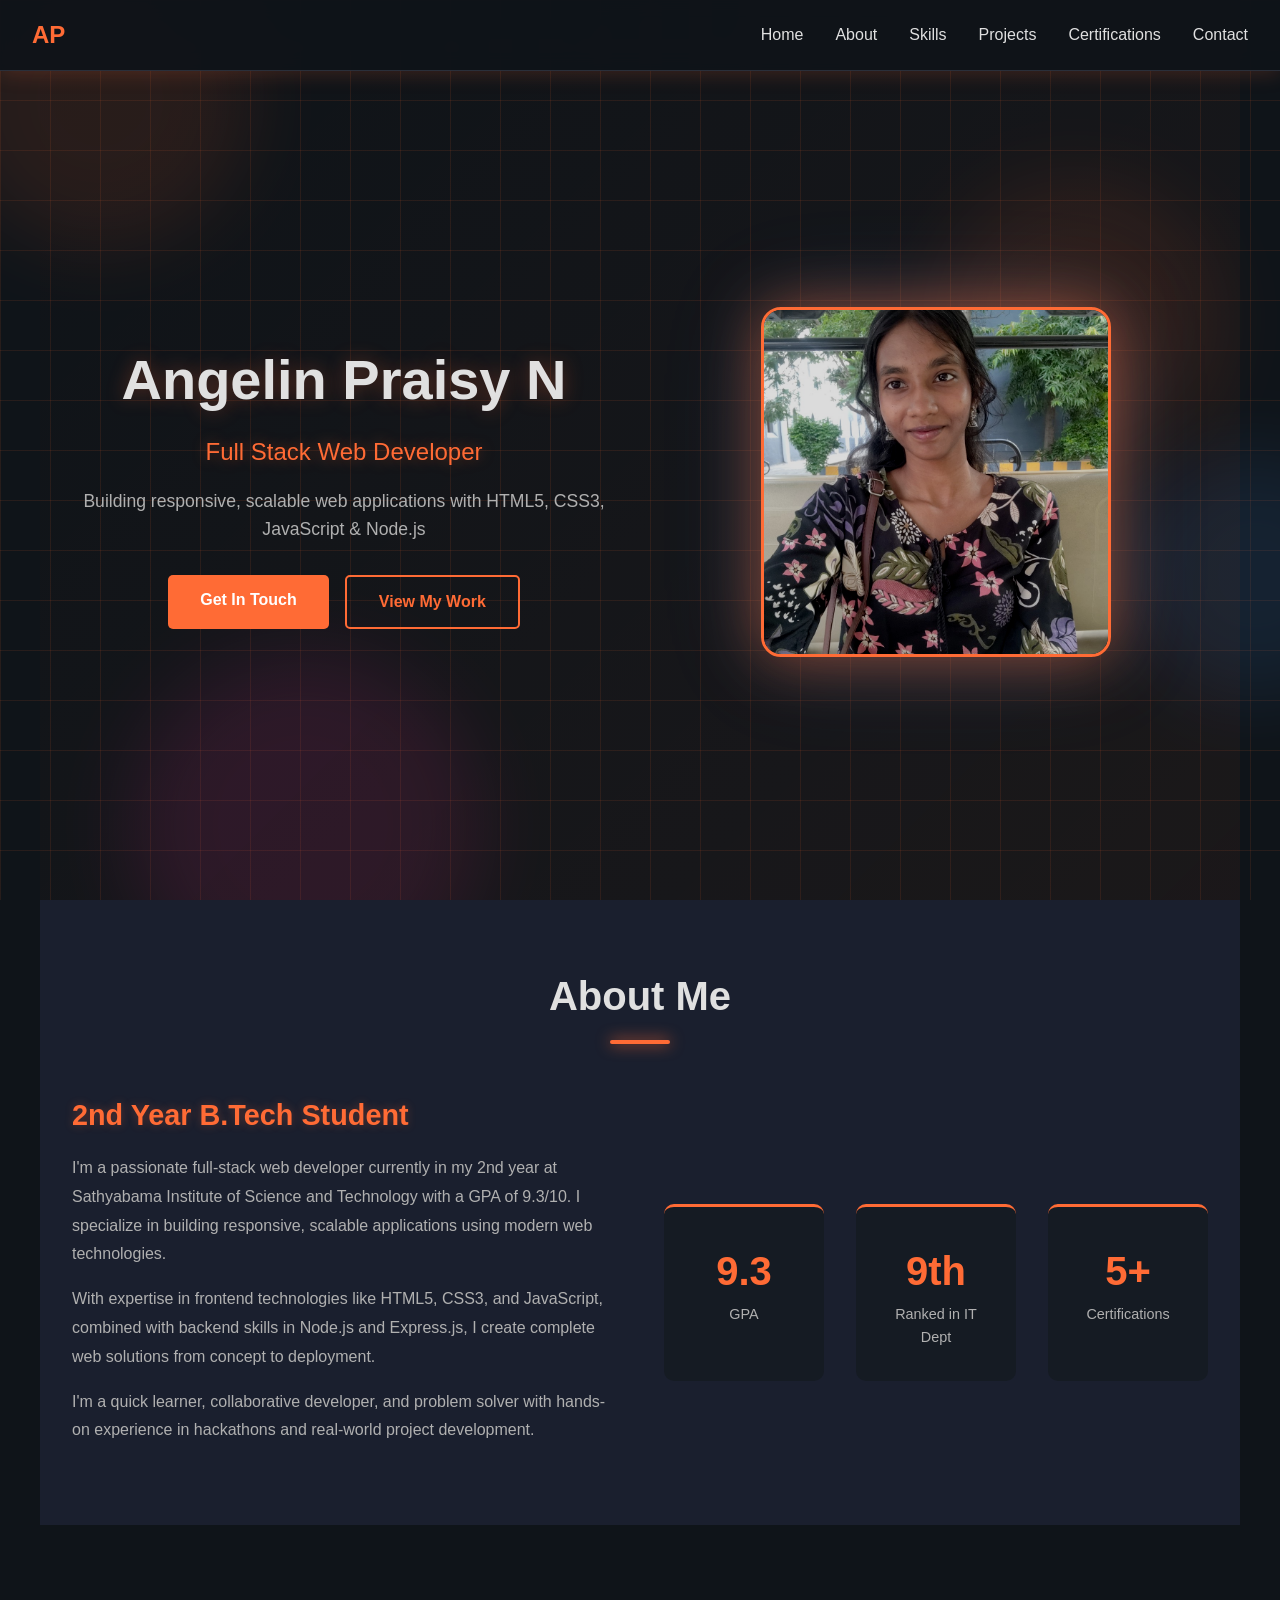
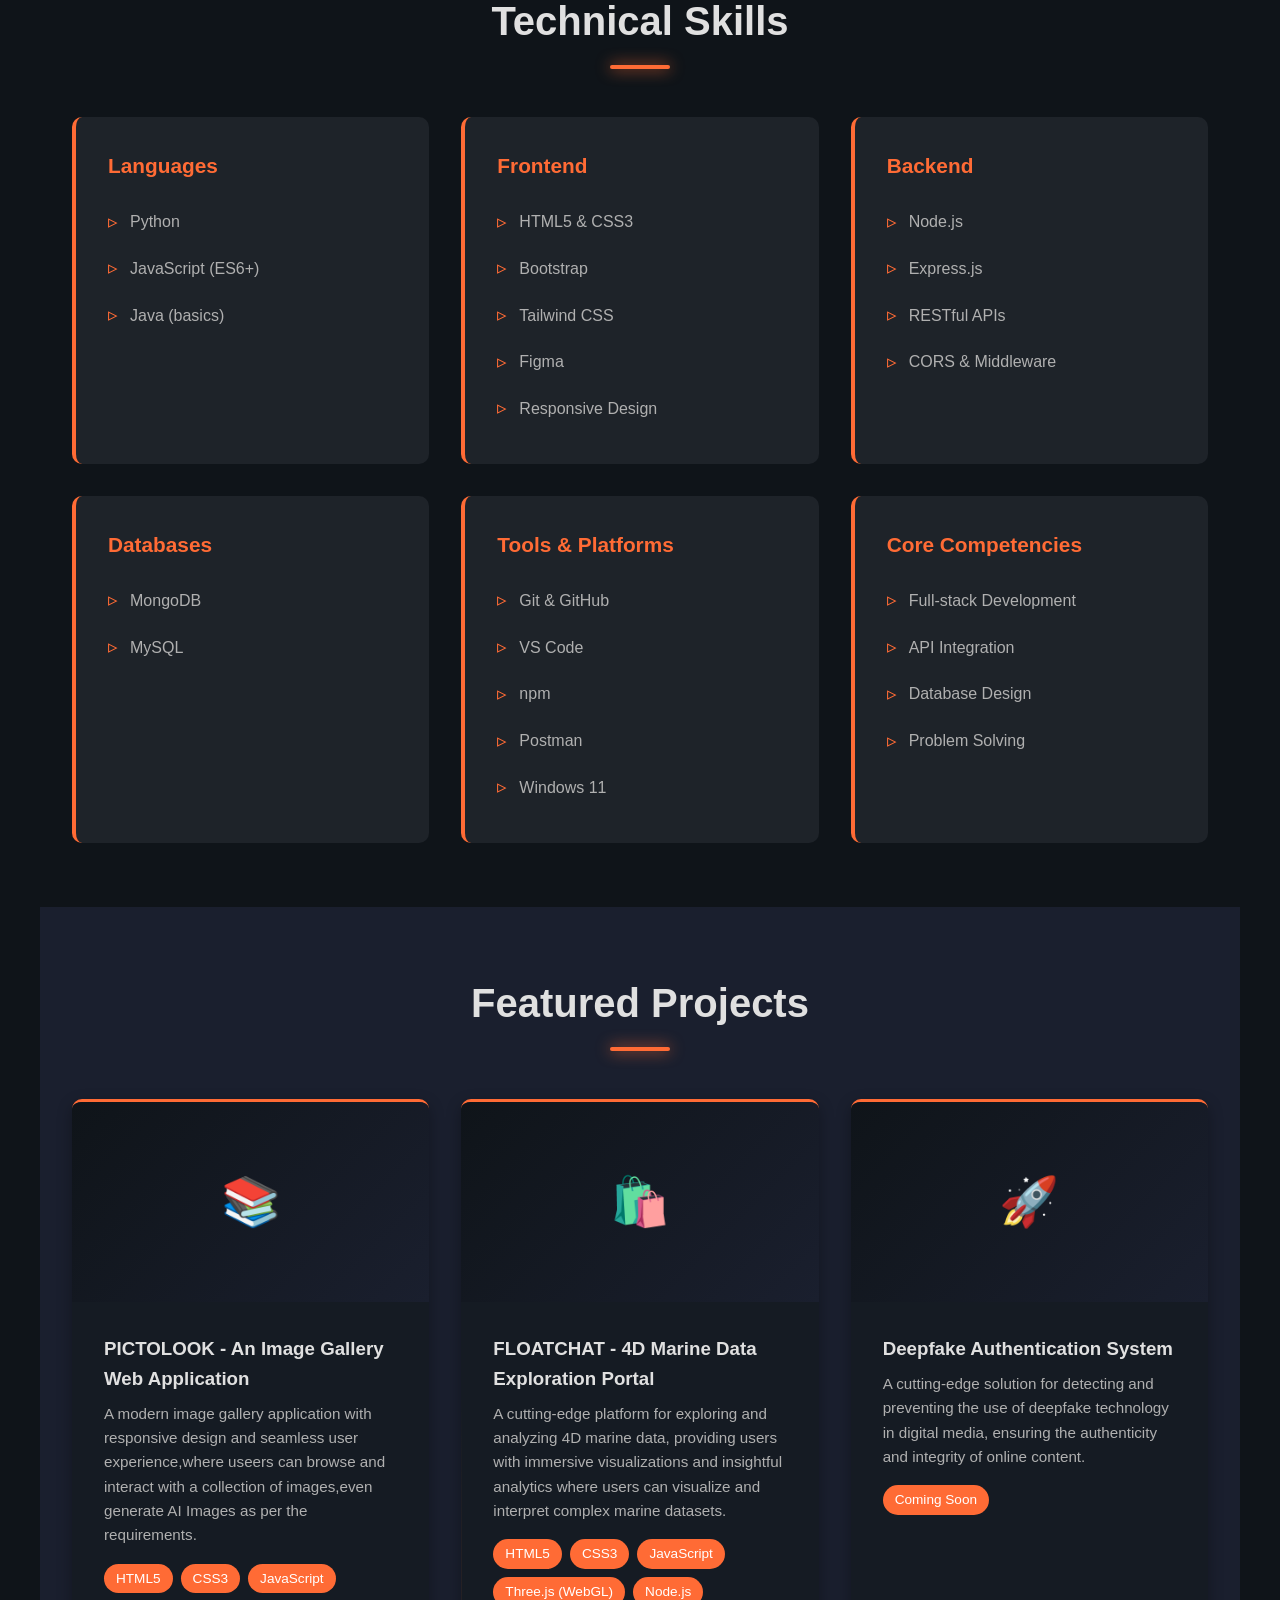
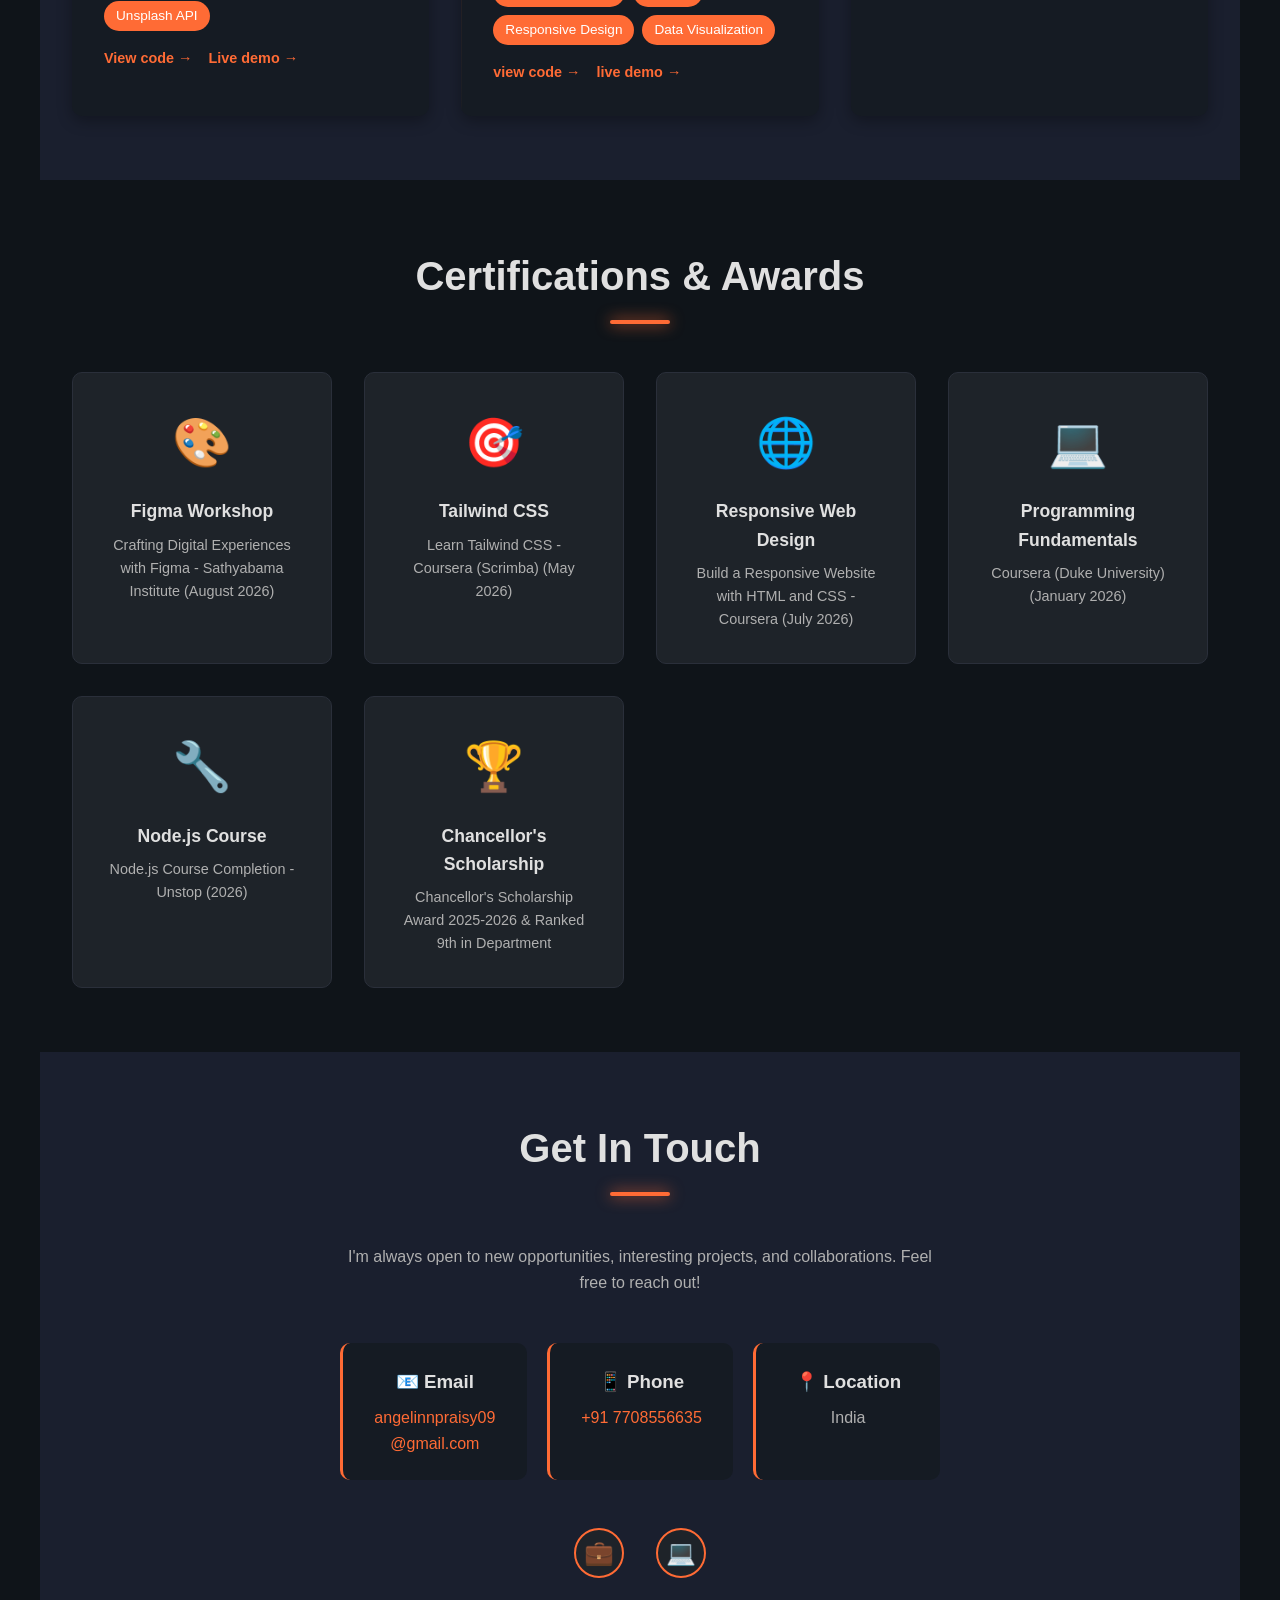
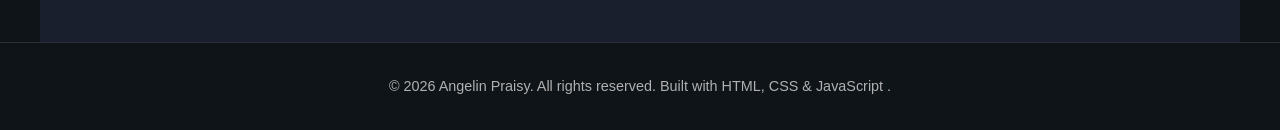
==== index.html @ 078dd532 "GitHub-profile A platform where the details of mine are ddercribed precisely" ====
<!DOCTYPE html>
<html lang="en">
<head>
    <meta charset="UTF-8">
    <meta name="viewport" content="width=device-width, initial-scale=1.0">
    <title>Angelin Praisy - Full Stack Web Developer</title>
    <link rel="stylesheet" href="portfolio.css">
</head>
<body>
    <!-- Animated Background -->
    <div class="background-animation">
        <div class="grid-background"></div>
        <div class="floating-blob blob-1"></div>
        <div class="floating-blob blob-2"></div>
        <div class="floating-blob blob-3"></div>
        <div class="floating-blob blob-4"></div>
    </div>

    <!-- Navigation -->
    <nav>
        <div class="logo">AP</div>
        <ul class="nav-links">
            <li><a href="#home">Home</a></li>
            <li><a href="#about">About</a></li>
            <li><a href="#skills">Skills</a></li>
            <li><a href="#projects">Projects</a></li>
            <li><a href="#certifications">Certifications</a></li>
            <li><a href="#contact">Contact</a></li>
        </ul>
        <div class="hamburger">
            <span></span>
            <span></span>
            <span></span>
        </div>
    </nav>

    <!-- Hero Section -->
    <section id="home" class="hero">
        <div class="hero-content">
            <div class="hero-text">
                <h1>Angelin Praisy N</h1>
                <p class="title">Full Stack Web Developer</p>
                <p>Building responsive, scalable web applications with HTML5, CSS3, JavaScript & Node.js</p>
                <div class="cta-buttons">
                    <a href="#contact" class="btn btn-primary">Get In Touch</a>
                    <a href="#projects" class="btn btn-secondary">View My Work</a>
                </div>
            </div>
            <div class="profile-image-container" id="profileImageContainer">
                <div class="rotating-image" id="rotatingImage">
                    <img src="profile-image.jpg" alt="Angelin Praisy">
                </div>
            </div>
        </div>
    </section>

    <!-- About Section -->
    <section id="about">
        <h2>About Me</h2>
        <div class="about-content">
            <div class="about-text">
                <h3>2nd Year B.Tech Student</h3>
                <p>I'm a passionate full-stack web developer currently in my 2nd year at Sathyabama Institute of Science and Technology with a GPA of 9.3/10. I specialize in building responsive, scalable applications using modern web technologies.</p>
                <p>With expertise in frontend technologies like HTML5, CSS3, and JavaScript, combined with backend skills in Node.js and Express.js, I create complete web solutions from concept to deployment.</p>
                <p>I'm a quick learner, collaborative developer, and problem solver with hands-on experience in hackathons and real-world project development.</p>
            </div>
            <div class="stats">
                <div class="stat-item">
                    <div class="stat-number">9.3</div>
                    <div class="stat-label">GPA</div>
                </div>
                <div class="stat-item">
                    <div class="stat-number">9th</div>
                    <div class="stat-label">Ranked in IT Dept</div>
                </div>
                <div class="stat-item">
                    <div class="stat-number">5+</div>
                    <div class="stat-label">Certifications</div>
                </div>
            </div>
        </div>
    </section>

    <!-- Skills Section -->
    <section id="skills">
        <h2>Technical Skills</h2>
        <div class="skills-grid">
            <div class="skill-category">
                <h3>Languages</h3>
                <ul>
                    <li>Python</li>
                    <li>JavaScript (ES6+)</li>
                    <li>Java (basics)</li>
                </ul>
            </div>
            <div class="skill-category">
                <h3>Frontend</h3>
                <ul>
                    <li>HTML5 & CSS3</li>
                    <li>Bootstrap</li>
                    <li>Tailwind CSS</li>
                    <li>Figma</li>
                    <li>Responsive Design</li>
                </ul>
            </div>
            <div class="skill-category">
                <h3>Backend</h3>
                <ul>
                    <li>Node.js</li>
                    <li>Express.js</li>
                    <li>RESTful APIs</li>
                    <li>CORS & Middleware</li>
                </ul>
            </div>
            <div class="skill-category">
                <h3>Databases</h3>
                <ul>
                    <li>MongoDB</li>
                    <li>MySQL</li>
                </ul>
            </div>
            <div class="skill-category">
                <h3>Tools & Platforms</h3>
                <ul>
                    <li>Git & GitHub</li>
                    <li>VS Code</li>
                    <li>npm</li>
                    <li>Postman</li>
                    <li>Windows 11</li>
                </ul>
            </div>
            <div class="skill-category">
                <h3>Core Competencies</h3>
                <ul>
                    <li>Full-stack Development</li>
                    <li>API Integration</li>
                    <li>Database Design</li>
                    <li>Problem Solving</li>
                </ul>
            </div>
        </div>
    </section>

    <!-- Projects Section -->
    <section id="projects">
        <h2>Featured Projects</h2>
        <div class="projects-grid">
            <div class="project-card">
                <div class="project-image">📚</div>
                <div class="project-content">
                    <h3>
                        PICTOLOOK - An Image Gallery Web Application
                    </h3>
                    <p>A modern image gallery application with responsive design and seamless user experience,where useers can browse and interact with a collection of images,even generate AI Images as per the requirements.</p>
                    <div class="project-tech">
                        <span class="tech-tag">HTML5</span>
                        <span class="tech-tag">CSS3</span>
                        <span class="tech-tag">JavaScript</span>
                        <span class="tech-tag">Unsplash API</span>
                    </div>
                    <div class="project-links">
                        <a href="https://github.com/angelinnpraisy-web/PICTOLOOK-Image-Gallery.git" target="_blank">View code →</a>
                        <a href="https://angelinnpraisy-web.github.io/PICTOLOOK-Image-Gallery/" target="_blank">Live demo →</a>
                    </div>
                </div>
            </div>

            <div class="project-card">
                <div class="project-image">🛍️</div>
                <div class="project-content">
                    <h3>FLOATCHAT - 4D Marine Data Exploration Portal</h3>
                    <p>A cutting-edge platform for exploring and analyzing 4D marine data, providing users with immersive visualizations and insightful analytics where users can visualize and interpret complex marine datasets.</p>
                    <div class="project-tech">
                        <span class="tech-tag">HTML5</span>
                        <span class="tech-tag">CSS3</span>
                        <span class="tech-tag">JavaScript</span>
                        <span class="tech-tag">Three.js (WebGL) </span>
                        <span class="tech-tag">Node.js</span>
                        <span class="tech-tag">Responsive Design</span> 
                        <span class="tech-tag">Data Visualization</span>    
                    </div>
                    <div class="project-links">
                        <a href="https://github.com/angelinnpraisy-web/FLOATCHAT-marine-portal.git" target="_blank">view code →</a>
                        <a href="https://angelinnpraisy-web.github.io/FLOATCHAT-marine-portal/" target="_blank">live demo →</a>
                    </div>
                </div>
            </div>

            <div class="project-card">
                <div class="project-image">🚀</div>
                <div class="project-content">
                    <h3>Deepfake Authentication System</h3>
                    <p>A cutting-edge solution for detecting and preventing the use of deepfake technology in digital media, ensuring the authenticity and integrity of online content.</p>
                    <div class="project-tech">
                        <span class="tech-tag">Coming Soon</span>
                    </div>
                    
                </div>
            </div>
        </div>
    </section>

    <!-- Certifications Section -->
    <section id="certifications">
        <h2>Certifications & Awards</h2>
        <div class="cert-grid">
            <div class="cert-item">
                <div class="cert-icon">🎨</div>
                <h3>Figma Workshop</h3>
                <p>Crafting Digital Experiences with Figma - Sathyabama Institute (August 2026)</p>
            </div>
            <div class="cert-item">
                <div class="cert-icon">🎯</div>
                <h3>Tailwind CSS</h3>
                <p>Learn Tailwind CSS - Coursera (Scrimba) (May 2026)</p>
            </div>
            <div class="cert-item">
                <div class="cert-icon">🌐</div>
                <h3>Responsive Web Design</h3>
                <p>Build a Responsive Website with HTML and CSS - Coursera (July 2026)</p>
            </div>
            <div class="cert-item">
                <div class="cert-icon">💻</div>
                <h3>Programming Fundamentals</h3>
                <p>Coursera (Duke University) (January 2026)</p>
            </div>
            <div class="cert-item">
                <div class="cert-icon">🔧</div>
                <h3>Node.js Course</h3>
                <p>Node.js Course Completion - Unstop (2026)</p>
            </div>
            <div class="cert-item">
                <div class="cert-icon">🏆</div>
                <h3>Chancellor's Scholarship</h3>
                <p>Chancellor's Scholarship Award 2025-2026 & Ranked 9th in Department</p>
            </div>
        </div>
    </section>

    <!-- Contact Section -->
    <section id="contact">
        <h2>Get In Touch</h2>
        <div class="contact-content">
            <p>I'm always open to new opportunities, interesting projects, and collaborations. Feel free to reach out!</p>
            <div class="contact-info">
                <div class="contact-item">
                    <h3>📧 Email</h3>
                    <a href="mailto:angelinnpraisy09@gmail.com">angelinnpraisy09@gmail.com</a>
                </div>
                <div class="contact-item">
                    <h3>📱 Phone</h3>
                    <a href="tel:+917708556635">+91 7708556635</a>
                </div>
                <div class="contact-item">
                    <h3>📍 Location</h3>
                    <p>India</p>
                </div>
            </div>
            <div class="social-links">
                <a href="https://linkedin.com/in/angelin-praisyn" target="_blank">💼</a>
                <a href="https://angelinnpraisy-web.github.io/" target="_blank">💻</a>
                
            </div>
        </div>
    </section>

    <!-- Footer -->
    <footer>
        <p>&copy; 2026 Angelin Praisy. All rights reserved. Built with HTML, CSS & JavaScript .</p>
    </footer>

    <script>
        // Interactive 360 Rotation
        const rotatingImage = document.getElementById('rotatingImage');
        const profileImageContainer = document.getElementById('profileImageContainer');
        let isMouseDown = false;
        let startX = 0;
        let currentRotation = 0;

        profileImageContainer.addEventListener('mousedown', (e) => {
            isMouseDown = true;
            startX = e.clientX;
        });

        document.addEventListener('mousemove', (e) => {
            if (!isMouseDown) return;
            
            const deltaX = e.clientX - startX;
            currentRotation += deltaX * 0.5;
            rotatingImage.style.transform = `rotateY(${currentRotation}deg)`;
            startX = e.clientX;
        });

        document.addEventListener('mouseup', () => {
            isMouseDown = false;
        });

        // Touch support for mobile
        profileImageContainer.addEventListener('touchstart', (e) => {
            isMouseDown = true;
            startX = e.touches[0].clientX;
        });

        document.addEventListener('touchmove', (e) => {
            if (!isMouseDown) return;
            
            const deltaX = e.touches[0].clientX - startX;
            currentRotation += deltaX * 0.5;
            rotatingImage.style.transform = `rotateY(${currentRotation}deg)`;
            startX = e.touches[0].clientX;
        });

        document.addEventListener('touchend', () => {
            isMouseDown = false;
        });

        // Mobile Menu Toggle
        const hamburger = document.querySelector('.hamburger');
        const navLinks = document.querySelector('.nav-links');

        hamburger.addEventListener('click', () => {
            navLinks.classList.toggle('active');
        });

        // Close mobile menu when link is clicked
        document.querySelectorAll('.nav-links a').forEach(link => {
            link.addEventListener('click', () => {
                navLinks.classList.remove('active');
            });
        });

        // Smooth scroll for navigation links
        document.querySelectorAll('a[href^="#"]').forEach(anchor => {
            anchor.addEventListener('click', function (e) {
                e.preventDefault();
                const target = document.querySelector(this.getAttribute('href'));
                if (target) {
                    target.scrollIntoView({
                        behavior: 'smooth',
                        block: 'start'
                    });
                }
            });
        });

        // Animation on scroll
        const observerOptions = {
            threshold: 0.1,
            rootMargin: '0px 0px -100px 0px'
        };

        const observer = new IntersectionObserver(function(entries) {
            entries.forEach(entry => {
                if (entry.isIntersecting) {
                    entry.target.style.opacity = '1';
                    entry.target.style.transform = 'translateY(0)';
                }
            });
        }, observerOptions);

        document.querySelectorAll('.skill-category, .project-card, .cert-item').forEach(el => {
            el.style.opacity = '0';
            el.style.transform = 'translateY(20px)';
            el.style.transition = 'opacity 0.6s ease, transform 0.6s ease';
            observer.observe(el);
        });
    </script>
</body>
</html>
---- portfolio.css ----
* {
            margin: 0;
            padding: 0;
            box-sizing: border-box;
        }

        :root {
            --primary: #0f1419;
            --secondary: #1a1f2e;
            --accent: #ff6b35;
            --light: #1e2329;
            --text-dark: #e0e0e0;
            --text-light: #b0b0b0;
            --border: #2a2f3a;
            --card-bg: #151b23;
            
        }

        html {
            scroll-behavior: smooth;
        }

        body {
            font-family: 'Segoe UI', Tahoma, Geneva, Verdana, sans-serif;
            line-height: 1.6;
            color: var(--text-dark);
            background: var(--primary);
            overflow-x: hidden;
        }

        /* Animated Background */
        .background-animation {
            position: fixed;
            top: 0;
            left: 0;
            width: 100%;
            height: 100%;
            background: var(--primary);
            z-index: -1;
            overflow: hidden;
        }

        .floating-blob {
            position: absolute;
            border-radius: 50%;
            opacity: 0.1;
            filter: blur(40px);
            animation: float 15s infinite ease-in-out;
        }

        .blob-1 {
            width: 300px;
            height: 300px;
            background: var(--accent);
            top: -50px;
            left: -50px;
            animation: float 20s infinite ease-in-out;
        }

        .blob-2 {
            width: 250px;
            height: 250px;
            background: #4a9eff;
            top: 50%;
            right: -100px;
            animation: float 25s infinite ease-in-out reverse;
        }

        .blob-3 {
            width: 350px;
            height: 350px;
            background: #ff35a8;
            bottom: -100px;
            left: 10%;
            animation: float 30s infinite ease-in-out;
        }

        .blob-4 {
            width: 280px;
            height: 280px;
            background: var(--accent);
            top: 20%;
            right: 5%;
            animation: float 18s infinite ease-in-out reverse;
        }

        @keyframes float {
            0%, 100% {
                transform: translateY(0px) translateX(0px);
            }
            25% {
                transform: translateY(-30px) translateX(20px);
            }
            50% {
                transform: translateY(-60px) translateX(-20px);
            }
            75% {
                transform: translateY(-30px) translateX(30px);
            }
        }

        /* Animated Grid Background */
        .grid-background {
            position: absolute;
            width: 100%;
            height: 100%;
            background-image: 
                linear-gradient(rgba(255, 107, 53, 0.1) 1px, transparent 1px),
                linear-gradient(90deg, rgba(255, 107, 53, 0.1) 1px, transparent 1px);
            background-size: 50px 50px;
            animation: moveGrid 20s linear infinite;
        }

        @keyframes moveGrid {
            0% {
                transform: translateY(0);
            }
            100% {
                transform: translateY(50px);
            }
        }

        /* Navigation */
        nav {
            position: fixed;
            top: 0;
            width: 100%;
            background: rgba(15, 20, 25, 0.95);
            padding: 1rem 2rem;
            display: flex;
            justify-content: space-between;
            align-items: center;
            z-index: 1000;
            box-shadow: 0 2px 20px rgba(255, 107, 53, 0.2);
            backdrop-filter: blur(10px);
            border-bottom: 1px solid var(--border);
        }

        .logo {
            font-size: 1.5rem;
            font-weight: bold;
            color: var(--accent);
            animation: glow 2s ease-in-out infinite;
        }

        @keyframes glow {
            0%, 100% {
                text-shadow: 0 0 10px rgba(255, 107, 53, 0.5);
            }
            50% {
                text-shadow: 0 0 20px rgba(255, 107, 53, 0.8);
            }
        }

        .nav-links {
            display: flex;
            list-style: none;
            gap: 2rem;
        }

        .nav-links a {
            color: var(--text-dark);
            text-decoration: none;
            transition: all 0.3s;
            font-weight: 500;
            position: relative;
        }

        .nav-links a::after {
            content: '';
            position: absolute;
            bottom: -5px;
            left: 0;
            width: 0;
            height: 2px;
            background: var(--accent);
            transition: width 0.3s;
        }

        .nav-links a:hover::after {
            width: 100%;
        }

        .nav-links a:hover {
            color: var(--accent);
        }

        .hamburger {
            display: none;
            flex-direction: column;
            cursor: pointer;
        }

        .hamburger span {
            width: 25px;
            height: 3px;
            background: var(--text-dark);
            margin: 5px 0;
            transition: 0.3s;
        }

        /* Hero Section */
        .hero {
            background: linear-gradient(135deg, transparent, rgba(255, 107, 53, 0.05));
            color: var(--text-dark);
            padding: 8rem 2rem 4rem;
            text-align: center;
            min-height: 100vh;
            display: flex;
            flex-direction: column;
            justify-content: center;
            align-items: center;
            position: relative;
            z-index: 1;
        }

        .hero-content {
            display: grid;
            grid-template-columns: 1fr 1fr;
            gap: 3rem;
            align-items: center;
            max-width: 1200px;
        }

        .hero-text h1 {
            font-size: 3.5rem;
            margin-bottom: 0.5rem;
            animation: slideInDown 0.8s ease;
            color: var(--text-dark);
            text-shadow: 0 0 20px rgba(255, 107, 53, 0.3);
        }

        .hero-text .title {
            font-size: 1.5rem;
            color: var(--accent);
            margin-bottom: 1rem;
            animation: slideInUp 0.8s ease 0.2s both;
            text-shadow: 0 0 15px rgba(255, 107, 53, 0.4);
        }

        .hero-text p {
            font-size: 1.1rem;
            margin-bottom: 2rem;
            opacity: 0.9;
            animation: slideInUp 0.8s ease 0.4s both;
            color: var(--text-light);
        }

        .cta-buttons {
            display: flex;
            gap: 1rem;
            justify-content: center;
            flex-wrap: wrap;
            animation: slideInUp 0.8s ease 0.6s both;
        }

        /* Interactive Profile Image */
        .profile-image-container {
            display: flex;
            justify-content: center;
            align-items: center;
            animation: slideInDown 0.8s ease;
            perspective: 1000px;
            cursor: grab;
        }

        .profile-image-container:active {
            cursor: grabbing;
        }

        .rotating-image {
            width: 350px;
            height: 350px;
            border-radius: 20px;
            overflow: hidden;
            box-shadow: 0 0 60px rgba(255, 107, 53, 0.5), 0 0 100px rgba(74, 158, 255, 0.2);
            border: 3px solid var(--accent);
            position: relative;
            transition: box-shadow 0.3s;
            transform-style: preserve-3d;
            user-select: none;
            animation: imageGlow 3s ease-in-out infinite;
        }

        .rotating-image:hover {
            box-shadow: 0 0 80px rgba(255, 107, 53, 0.8), 0 0 120px rgba(74, 158, 255, 0.4);
            animation: imageGlowHover 2s ease-in-out infinite;
        }

        @keyframes imageGlow {
            0%, 100% {
                box-shadow: 
                    0 0 60px rgba(255, 107, 53, 0.5), 
                    0 0 100px rgba(74, 158, 255, 0.2),
                    inset 0 0 30px rgba(255, 107, 53, 0.1);
            }
            50% {
                box-shadow: 
                    0 0 80px rgba(255, 107, 53, 0.7), 
                    0 0 130px rgba(74, 158, 255, 0.3),
                    inset 0 0 50px rgba(255, 107, 53, 0.2);
            }
        }

        @keyframes imageGlowHover {
            0%, 100% {
                box-shadow: 
                    0 0 80px rgba(255, 107, 53, 0.8), 
                    0 0 120px rgba(74, 158, 255, 0.4),
                    inset 0 0 40px rgba(255, 107, 53, 0.2);
            }
            50% {
                box-shadow: 
                    0 0 100px rgba(255, 107, 53, 1), 
                    0 0 150px rgba(74, 158, 255, 0.5),
                    inset 0 0 60px rgba(255, 107, 53, 0.3);
            }
        }

        .rotating-image img {
            width: 100%;
            height: 100%;
            object-fit: cover;
            display: block;
            filter: brightness(0.8) contrast(1.2) saturate(0.9) hue-rotate(-5deg);
            transition: filter 0.3s ease;
        }

        .rotating-image:hover img {
            filter: brightness(0.9) contrast(1.3) saturate(1.1) hue-rotate(5deg);
        }

        .rotating-image::before {
            content: '';
            position: absolute;
            top: 0;
            left: 0;
            width: 100%;
            height: 100%;
            background: linear-gradient(
                135deg,
                transparent 0%,
                rgba(255, 107, 53, 0.15) 50%,
                transparent 100%
            );
            animation: shine 4s ease-in-out infinite;
            pointer-events: none;
            border-radius: 18px;
        }

        .rotating-image::after {
            content: 'Drag to Rotate →';
            position: absolute;
            bottom: 20px;
            left: 50%;
            transform: translateX(-50%);
            background: rgba(255, 107, 53, 0.9);
            color: white;
            padding: 0.5rem 1rem;
            border-radius: 20px;
            font-size: 0.8rem;
            font-weight: 600;
            opacity: 0;
            animation: fadeInOut 3s infinite;
            z-index: 10;
        }

        @keyframes fadeInOut {
            0%, 100% {
                opacity: 0;
            }
            50% {
                opacity: 1;
            }
        }

        @keyframes shine {
            0% {
                opacity: 0;
                transform: translateX(-100%) translateY(-100%) rotate(45deg);
            }
            50% {
                opacity: 1;
            }
            100% {
                opacity: 0;
                transform: translateX(100%) translateY(100%) rotate(45deg);
            }
        }

        .btn {
            padding: 0.75rem 2rem;
            border: none;
            border-radius: 5px;
            cursor: pointer;
            font-size: 1rem;
            font-weight: 600;
            transition: all 0.3s;
            text-decoration: none;
            display: inline-block;
            position: relative;
            overflow: hidden;
        }

        .btn::before {
            content: '';
            position: absolute;
            top: 0;
            left: -100%;
            width: 100%;
            height: 100%;
            background: rgba(255, 255, 255, 0.2);
            transition: left 0.5s;
            z-index: -1;
        }

        .btn:hover::before {
            left: 100%;
        }

        .btn-primary {
            background: var(--accent);
            color: #fff;
        }

        .btn-primary:hover {
            background: #e55a2b;
            transform: translateY(-2px) scale(1.05);
            box-shadow: 0 8px 25px rgba(255, 107, 53, 0.5);
        }

        .btn-secondary {
            background: transparent;
            color: var(--accent);
            border: 2px solid var(--accent);
        }

        .btn-secondary:hover {
            background: var(--accent);
            color: #fff;
            transform: translateY(-2px) scale(1.05);
            box-shadow: 0 8px 25px rgba(255, 107, 53, 0.4);
        }

        /* Section Styles */
        section {
            padding: 4rem 2rem;
            max-width: 1200px;
            margin: 0 auto;
            position: relative;
            z-index: 1;
        }

        section h2 {
            font-size: 2.5rem;
            margin-bottom: 3rem;
            color: var(--text-dark);
            text-align: center;
            position: relative;
            padding-bottom: 1rem;
        }

        section h2::after {
            content: '';
            position: absolute;
            bottom: 0;
            left: 50%;
            transform: translateX(-50%);
            width: 60px;
            height: 4px;
            background: var(--accent);
            border-radius: 2px;
            box-shadow: 0 0 15px var(--accent);
        }

        /* About Section */
        #about {
            background: var(--secondary);
        }

        .about-content {
            display: grid;
            grid-template-columns: 1fr 1fr;
            gap: 3rem;
            align-items: center;
        }

        .about-text h3 {
            font-size: 1.8rem;
            margin-bottom: 1rem;
            color: var(--accent);
            text-shadow: 0 0 10px rgba(255, 107, 53, 0.3);
        }

        .about-text p {
            color: var(--text-light);
            margin-bottom: 1rem;
            line-height: 1.8;
        }

        .stats {
            display: grid;
            grid-template-columns: repeat(3, 1fr);
            gap: 2rem;
            margin-top: 2rem;
        }

        .stat-item {
            text-align: center;
            background: var(--card-bg);
            padding: 2rem;
            border-radius: 10px;
            border-top: 3px solid var(--accent);
            transition: all 0.3s;
            cursor: pointer;
            position: relative;
            overflow: hidden;
        }

        .stat-item::before {
            content: '';
            position: absolute;
            top: 0;
            left: -100%;
            width: 100%;
            height: 100%;
            background: linear-gradient(90deg, transparent, rgba(255, 107, 53, 0.2), transparent);
            transition: left 0.5s;
        }

        .stat-item:hover::before {
            left: 100%;
        }

        .stat-item:hover {
            transform: scale(1.1) translateY(-10px);
            box-shadow: 0 10px 30px rgba(255, 107, 53, 0.3);
        }

        .stat-number {
            font-size: 2.5rem;
            font-weight: bold;
            color: var(--accent);
        }

        .stat-label {
            color: var(--text-light);
            font-size: 0.9rem;
        }

        /* Skills Section */
        #skills {
            background: var(--primary);
        }

        .skills-grid {
            display: grid;
            grid-template-columns: repeat(auto-fit, minmax(280px, 1fr));
            gap: 2rem;
        }

        .skill-category {
            background: var(--light);
            padding: 2rem;
            border-radius: 10px;
            border-left: 4px solid var(--accent);
            transition: all 0.3s ease;
            position: relative;
            overflow: hidden;
        }

        .skill-category::before {
            content: '';
            position: absolute;
            top: 0;
            left: -100%;
            width: 100%;
            height: 100%;
            background: linear-gradient(90deg, transparent, rgba(255, 107, 53, 0.1), transparent);
            transition: left 0.6s;
        }

        .skill-category:hover::before {
            left: 100%;
        }

        .skill-category:hover {
            transform: translateY(-15px) scale(1.05);
            box-shadow: 0 15px 40px rgba(255, 107, 53, 0.3);
            border-left-color: #4a9eff;
        }

        .skill-category h3 {
            color: var(--accent);
            margin-bottom: 1rem;
            font-size: 1.3rem;
            position: relative;
            z-index: 1;
        }

        .skill-category ul {
            list-style: none;
            position: relative;
            z-index: 1;
        }

        .skill-category li {
            padding: 0.5rem 0;
            color: var(--text-light);
            display: flex;
            align-items: center;
            transition: all 0.3s;
        }

        .skill-category li:hover {
            color: var(--accent);
            transform: translateX(10px);
        }

        .skill-category li::before {
            content: '▹';
            color: var(--accent);
            margin-right: 0.75rem;
            font-size: 1.2rem;
        }

        /* Projects Section */
        #projects {
            background: var(--secondary);
        }

        .projects-grid {
            display: grid;
            grid-template-columns: repeat(auto-fit, minmax(300px, 1fr));
            gap: 2rem;
        }

        .project-card {
            background: var(--card-bg);
            border-radius: 10px;
            overflow: hidden;
            box-shadow: 0 5px 15px rgba(0, 0, 0, 0.3);
            transition: all 0.3s;
            cursor: pointer;
            border-top: 3px solid var(--accent);
            position: relative;
        }

        .project-card::before {
            content: '';
            position: absolute;
            top: 0;
            left: 0;
            width: 100%;
            height: 100%;
            background: linear-gradient(45deg, transparent 30%, rgba(255, 107, 53, 0.1) 50%, transparent 70%);
            transform: translateX(-100%);
            transition: transform 0.6s;
            z-index: 1;
            pointer-events: none;
        }

        .project-card:hover::before {
            transform: translateX(100%);
        }

        .project-card:hover {
            transform: translateY(-15px) scale(1.02);
            box-shadow: 0 20px 50px rgba(255, 107, 53, 0.3);
        }

        .project-image {
            width: 100%;
            height: 200px;
            background: linear-gradient(135deg, var(--primary), var(--secondary));
            display: flex;
            align-items: center;
            justify-content: center;
            color: var(--accent);
            font-size: 3rem;
            transition: all 0.3s;
        }

        .project-card:hover .project-image {
            background: linear-gradient(135deg, var(--accent), #4a9eff);
            transform: scale(1.1);
        }

        .project-content {
            padding: 2rem;
            position: relative;
            z-index: 2;
        }

        .project-content h3 {
            color: var(--text-dark);
            margin-bottom: 0.5rem;
        }

        .project-content p {
            color: var(--text-light);
            margin-bottom: 1rem;
            font-size: 0.95rem;
        }

        .project-tech {
            display: flex;
            flex-wrap: wrap;
            gap: 0.5rem;
            margin-bottom: 1rem;
        }

        .tech-tag {
            background: var(--accent);
            color: #fff;
            padding: 0.25rem 0.75rem;
            border-radius: 20px;
            font-size: 0.85rem;
            transition: all 0.3s;
        }

        .tech-tag:hover {
            transform: scale(1.1);
            box-shadow: 0 0 15px rgba(255, 107, 53, 0.5);
        }

        .project-links {
            display: flex;
            gap: 1rem;
        }

        .project-links a {
            color: var(--accent);
            text-decoration: none;
            font-weight: 600;
            font-size: 0.9rem;
            transition: all 0.3s;
            position: relative;
        }

        .project-links a::before {
            content: '';
            position: absolute;
            bottom: -3px;
            left: 0;
            width: 0;
            height: 2px;
            background: var(--accent);
            transition: width 0.3s;
        }

        .project-links a:hover::before {
            width: 100%;
        }

        .project-links a:hover {
            color: #4a9eff;
        }

        /* Certifications Section */
        #certifications {
            background: var(--primary);
        }

        .cert-grid {
            display: grid;
            grid-template-columns: repeat(auto-fit, minmax(250px, 1fr));
            gap: 2rem;
        }

        .cert-item {
            background: var(--light);
            padding: 2rem;
            border-radius: 10px;
            text-align: center;
            transition: all 0.3s;
            border: 1px solid var(--border);
            position: relative;
            overflow: hidden;
        }

        .cert-item::before {
            content: '';
            position: absolute;
            top: 0;
            left: 0;
            width: 100%;
            height: 3px;
            background: linear-gradient(90deg, var(--accent), #4a9eff);
            transform: scaleX(0);
            transform-origin: left;
            transition: transform 0.3s;
        }

        .cert-item:hover::before {
            transform: scaleX(1);
        }

        .cert-item:hover {
            transform: scale(1.1) translateY(-10px);
            border-color: var(--accent);
            box-shadow: 0 15px 40px rgba(255, 107, 53, 0.3);
        }

        .cert-icon {
            font-size: 3rem;
            margin-bottom: 1rem;
            transition: all 0.3s;
        }

        .cert-item:hover .cert-icon {
            transform: scale(1.2) rotate(10deg);
        }

        .cert-item h3 {
            color: var(--text-dark);
            margin-bottom: 0.5rem;
            font-size: 1.1rem;
        }

        .cert-item p {
            color: var(--text-light);
            font-size: 0.9rem;
        }

        /* Contact Section */
        #contact {
            background: var(--secondary);
            color: var(--text-dark);
            text-align: center;
        }

        #contact h2 {
            color: var(--text-dark);
        }

        .contact-content {
            max-width: 600px;
            margin: 0 auto;
        }

        .contact-content p {
            color: var(--text-light);
        }

        .contact-info {
            display: grid;
            grid-template-columns: repeat(auto-fit, minmax(180px, 1fr));
            gap: 1.25rem;
            margin: 3rem 0;
        }

        .contact-item {
            display: flex;
            flex-direction: column;
            align-items: center;
            text-align: center;
            padding: 1.5rem;
            background: var(--card-bg);
            border-radius: 10px;
            border-left: 3px solid var(--accent);
            transition: all 0.3s;
            position: relative;
            overflow: hidden;
        }

        .contact-item::after {
            content: '';
            position: absolute;
            top: 0;
            left: -100%;
            width: 100%;
            height: 100%;
            background: rgba(255, 107, 53, 0.1);
            transition: left 0.3s;
            z-index: 0;
        }

        .contact-item:hover::after {
            left: 0;
        }

        .contact-item:hover {
            transform: translateY(-10px);
            box-shadow: 0 10px 30px rgba(255, 107, 53, 0.3);
        }

        .contact-item h3 {
            color: var(--text-dark);
            margin-bottom: 0.5rem;
            position: relative;
            z-index: 1;
        }

        .contact-item a {
            color: var(--accent);
            text-decoration: none;
            word-break: break-all;
            position: relative;
            z-index: 1;
        }

        .contact-item p {
            color: var(--text-light);
            margin: 0;
            position: relative;
            z-index: 1;
        }

        .contact-item a:hover {
            text-decoration: underline;
        }

        .social-links {
            display: flex;
            justify-content: center;
            gap: 2rem;
            margin-top: 2rem;
            flex-wrap: wrap;
        }

        .social-links a {
            display: inline-block;
            width: 50px;
            height: 50px;
            background: var(--light);
            border-radius: 50%;
            display: flex;
            align-items: center;
            justify-content: center;
            color: var(--accent);
            text-decoration: none;
            transition: all 0.3s;
            font-size: 1.5rem;
            border: 2px solid var(--accent);
            position: relative;
            overflow: hidden;
        }

        .social-links a::before {
            content: '';
            position: absolute;
            top: 50%;
            left: 50%;
            width: 0;
            height: 0;
            background: var(--accent);
            border-radius: 50%;
            transform: translate(-50%, -50%);
            transition: width 0.6s, height 0.6s;
            z-index: -1;
        }

        .social-links a:hover::before {
            width: 100px;
            height: 100px;
        }

        .social-links a:hover {
            color: #fff;
            transform: translateY(-8px) scale(1.15);
        }

        /* Footer */
        footer {
            background: var(--primary);
            color: var(--text-light);
            text-align: center;
            padding: 2rem;
            font-size: 0.9rem;
            border-top: 1px solid var(--border);
        }

        /* Animations */
        @keyframes slideInDown {
            from {
                opacity: 0;
                transform: translateY(-30px);
            }
            to {
                opacity: 1;
                transform: translateY(0);
            }
        }

        @keyframes slideInUp {
            from {
                opacity: 0;
                transform: translateY(30px);
            }
            to {
                opacity: 1;
                transform: translateY(0);
            }
        }

        /* Responsive */
        @media (max-width: 768px) {
            .nav-links {
                display: none;
                position: absolute;
                top: 60px;
                left: 0;
                width: 100%;
                background: var(--primary);
                flex-direction: column;
                gap: 0;
                padding: 1rem 0;
            }

            .nav-links.active {
                display: flex;
            }

            .nav-links a {
                padding: 0.75rem 2rem;
                border-bottom: 1px solid var(--border);
            }

            .hamburger {
                display: flex;
            }

            .hero-content {
                grid-template-columns: 1fr;
            }

            .hero-text h1 {
                font-size: 2rem;
            }

            .hero-text .title {
                font-size: 1.2rem;
            }

            .rotating-image {
                width: 250px;
                height: 250px;
            }

            .about-content {
                grid-template-columns: 1fr;
            }

            .stats {
                grid-template-columns: 1fr;
            }

            .contact-info {
                grid-template-columns: 1fr;
            }

            section {
                padding: 2rem 1rem;
            }

            section h2 {
                font-size: 2rem;
            }
        }
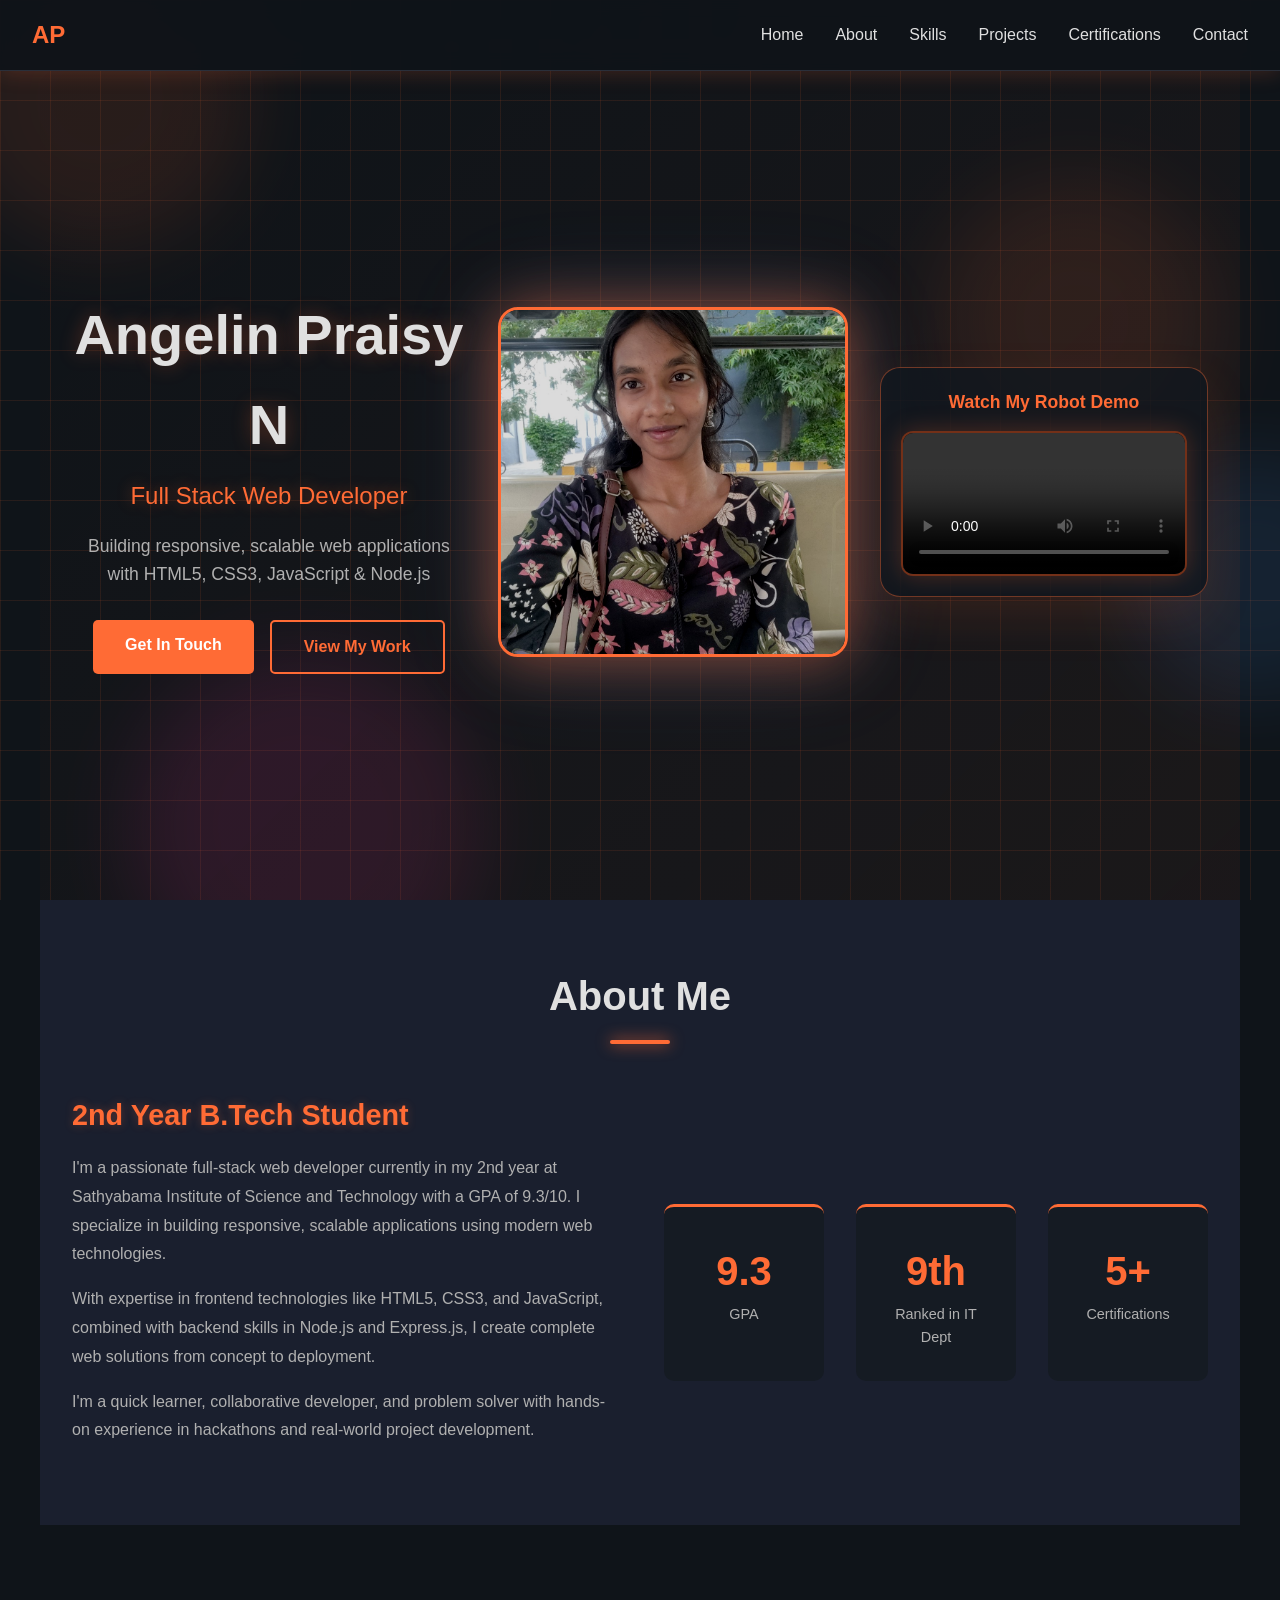
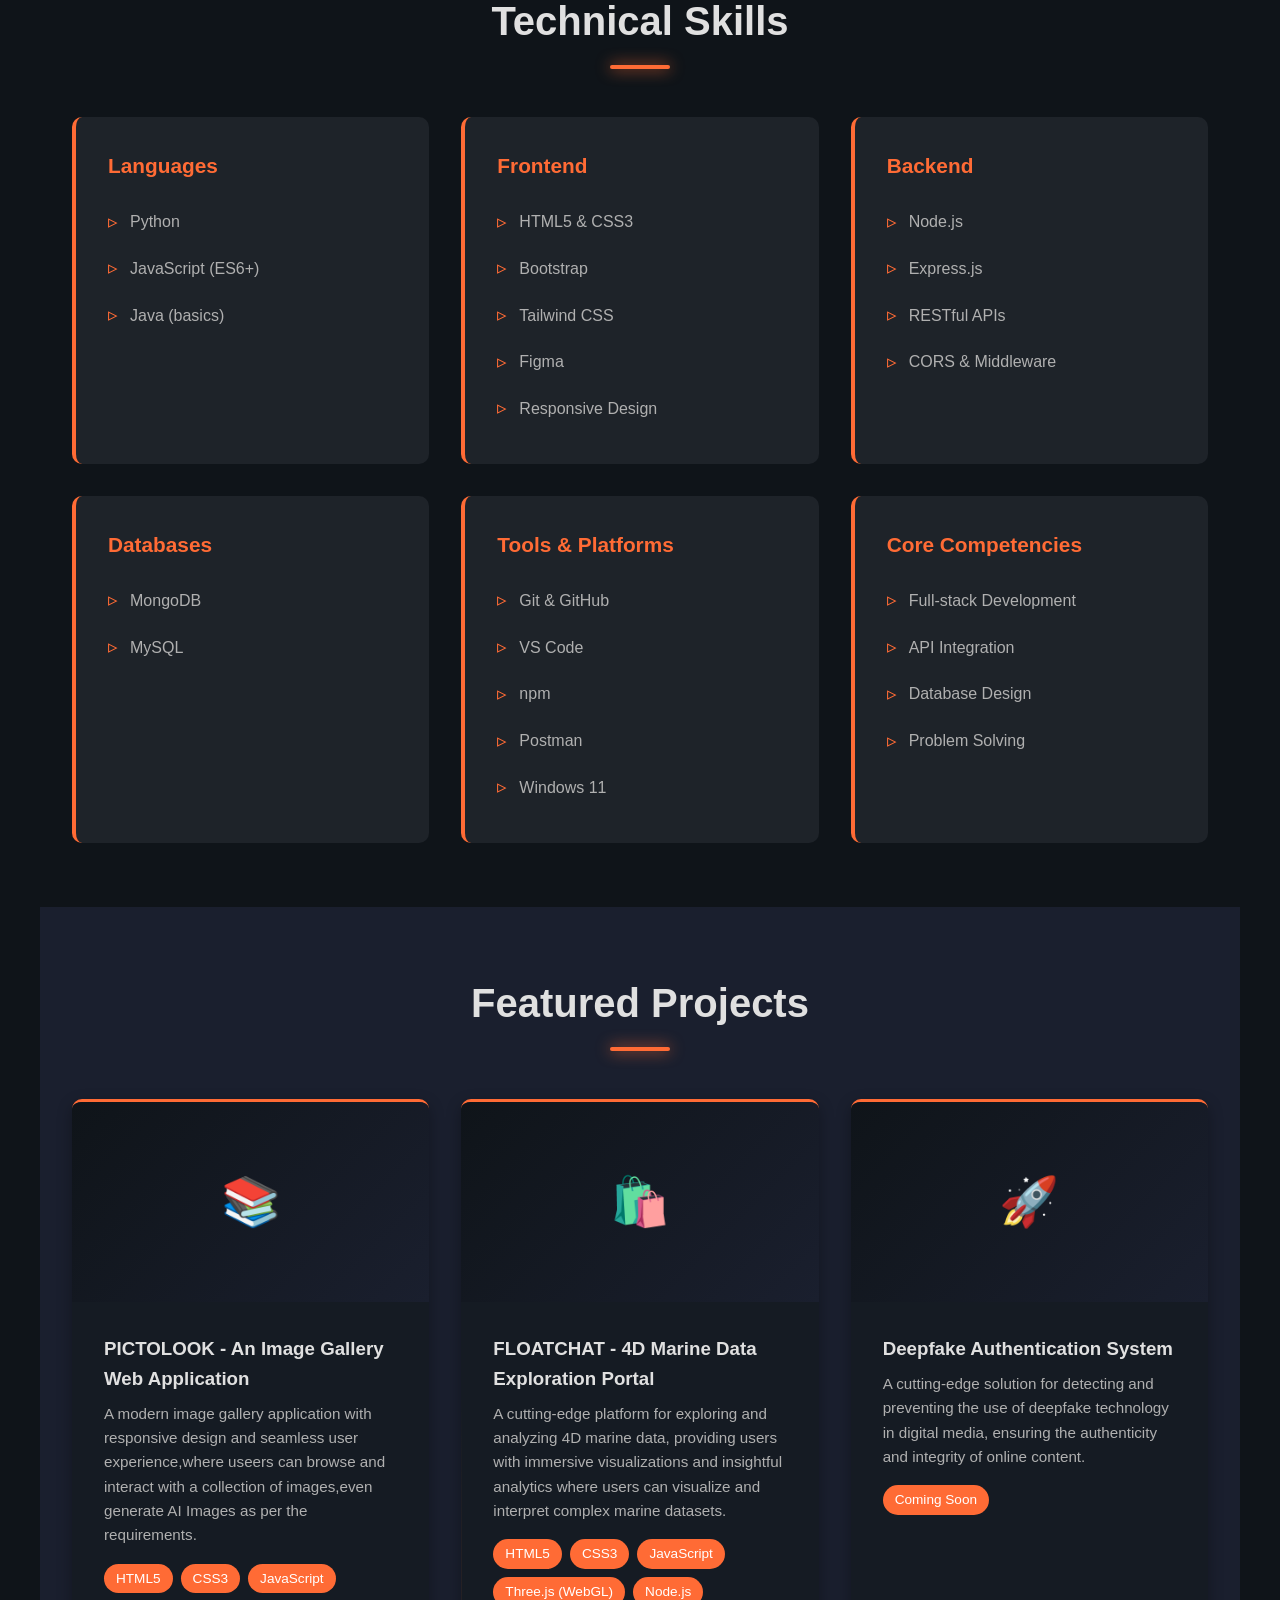
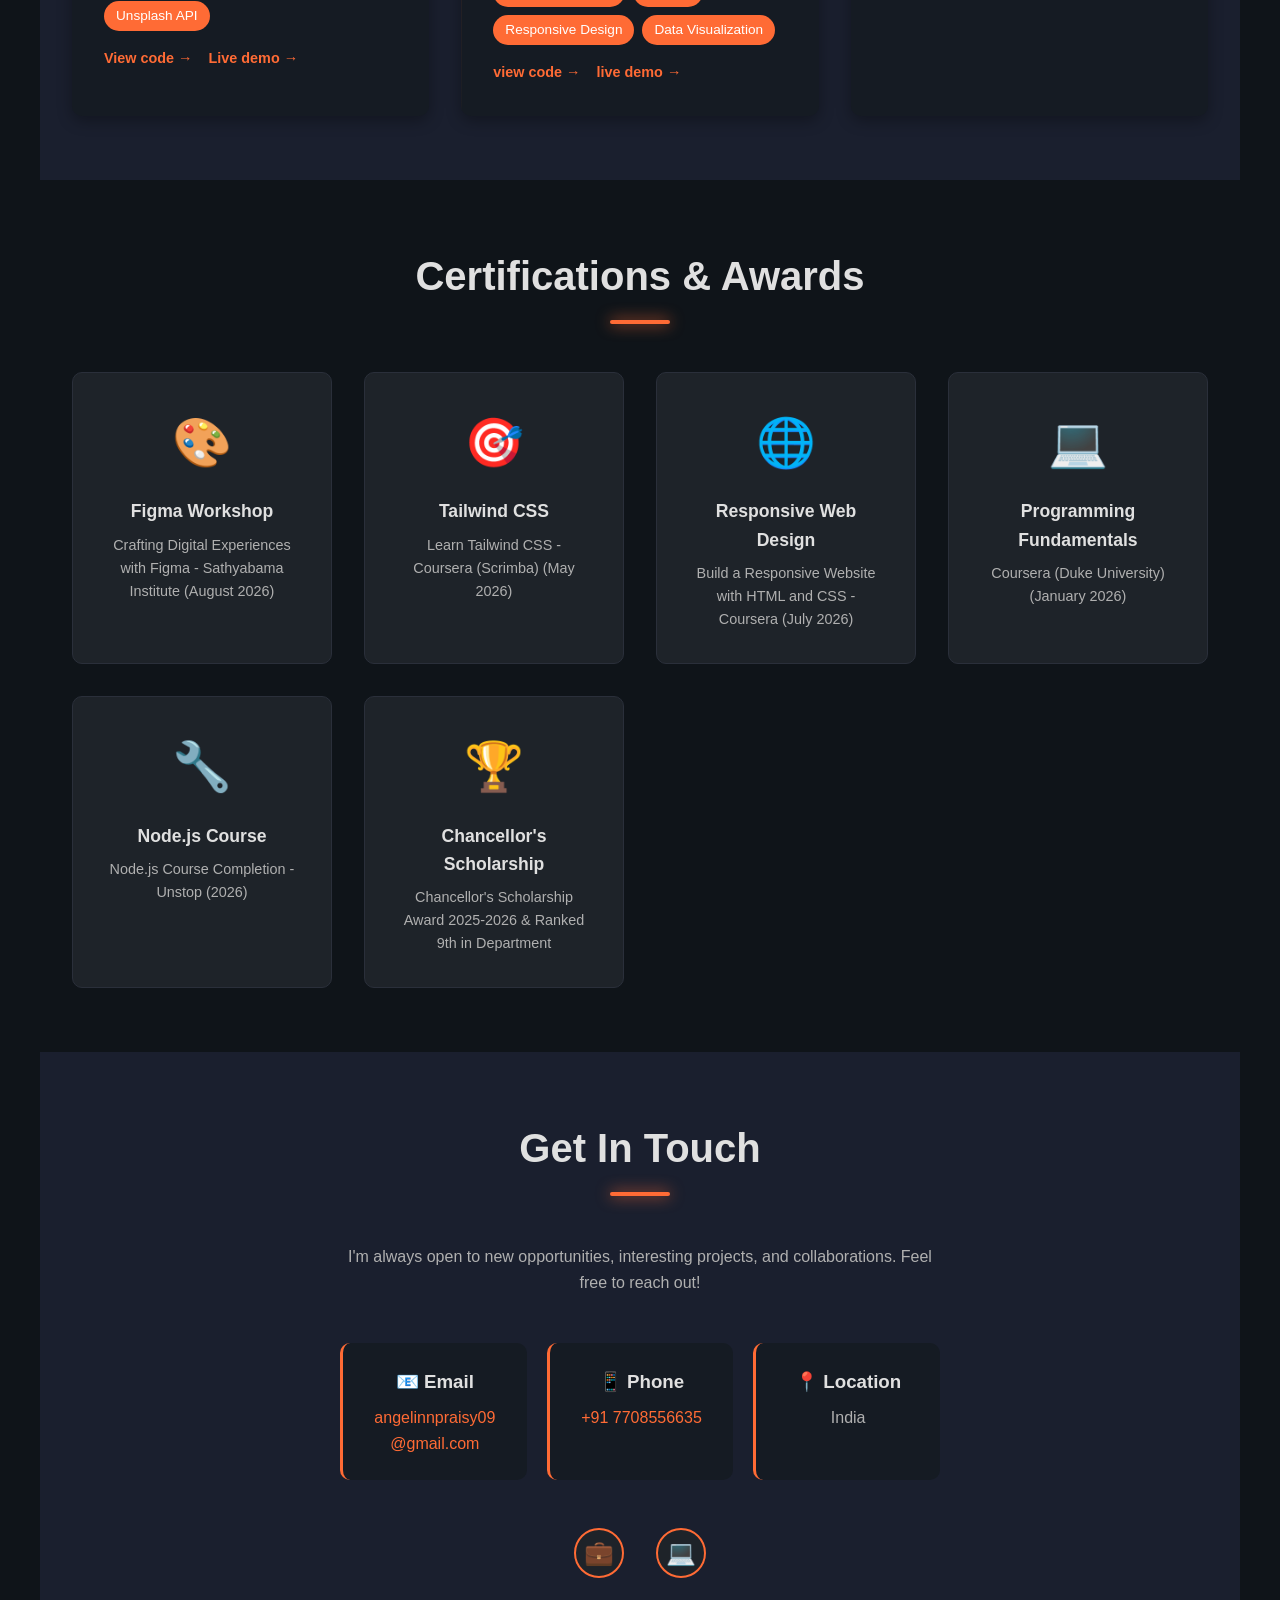
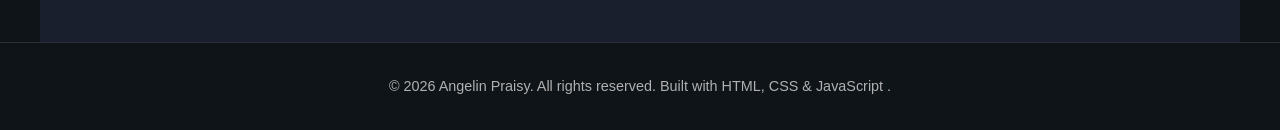
==== commit ee61d06c: "Github-profile" ====
--- a/index.html
+++ b/index.html
@@ -51,7 +51,15 @@
                     <img src="profile-image.jpg" alt="Angelin Praisy">
                 </div>
             </div>
-        </div>
+            <div class="intro-video">
+                <h3>Watch My Robot Demo</h3>
+                <video width="300" controls>
+                    <source src="Web Development.mp4" type="video/mp4">
+                    Your browser does not support the video tag.
+                </video>
+
+
+            </div>
     </section>
 
     <!-- About Section -->
--- a/portfolio.css
+++ b/portfolio.css
@@ -216,8 +216,8 @@
 
         .hero-content {
             display: grid;
-            grid-template-columns: 1fr 1fr;
-            gap: 3rem;
+            grid-template-columns: 1.2fr 1fr 1fr;
+            gap: 2rem;
             align-items: center;
             max-width: 1200px;
         }
@@ -365,6 +365,34 @@
             z-index: 10;
         }
 
+        .intro-video {
+            display: flex;
+            flex-direction: column;
+            align-items: center;
+            justify-content: center;
+            background: rgba(17, 23, 31, 0.8);
+            border: 1px solid rgba(255, 107, 53, 0.4);
+            border-radius: 20px;
+            padding: 1.25rem;
+            box-shadow: 0 20px 50px rgba(255, 107, 53, 0.12);
+            animation: slideInUp 0.8s ease 0.8s both;
+        }
+
+        .intro-video h3 {
+            font-size: 1.1rem;
+            color: var(--accent);
+            margin-bottom: 0.9rem;
+            text-align: center;
+        }
+
+        .intro-video video {
+            width: min(100%, 320px);
+            border-radius: 12px;
+            border: 2px solid rgba(255, 107, 53, 0.45);
+            background: #000;
+            box-shadow: 0 0 25px rgba(255, 107, 53, 0.25);
+        }
+
         @keyframes fadeInOut {
             0%, 100% {
                 opacity: 0;
@@ -1025,6 +1053,12 @@
                 grid-template-columns: 1fr;
             }
 
+            .intro-video {
+                width: 100%;
+                max-width: 420px;
+                margin: 0 auto;
+            }
+
             .hero-text h1 {
                 font-size: 2rem;
             }
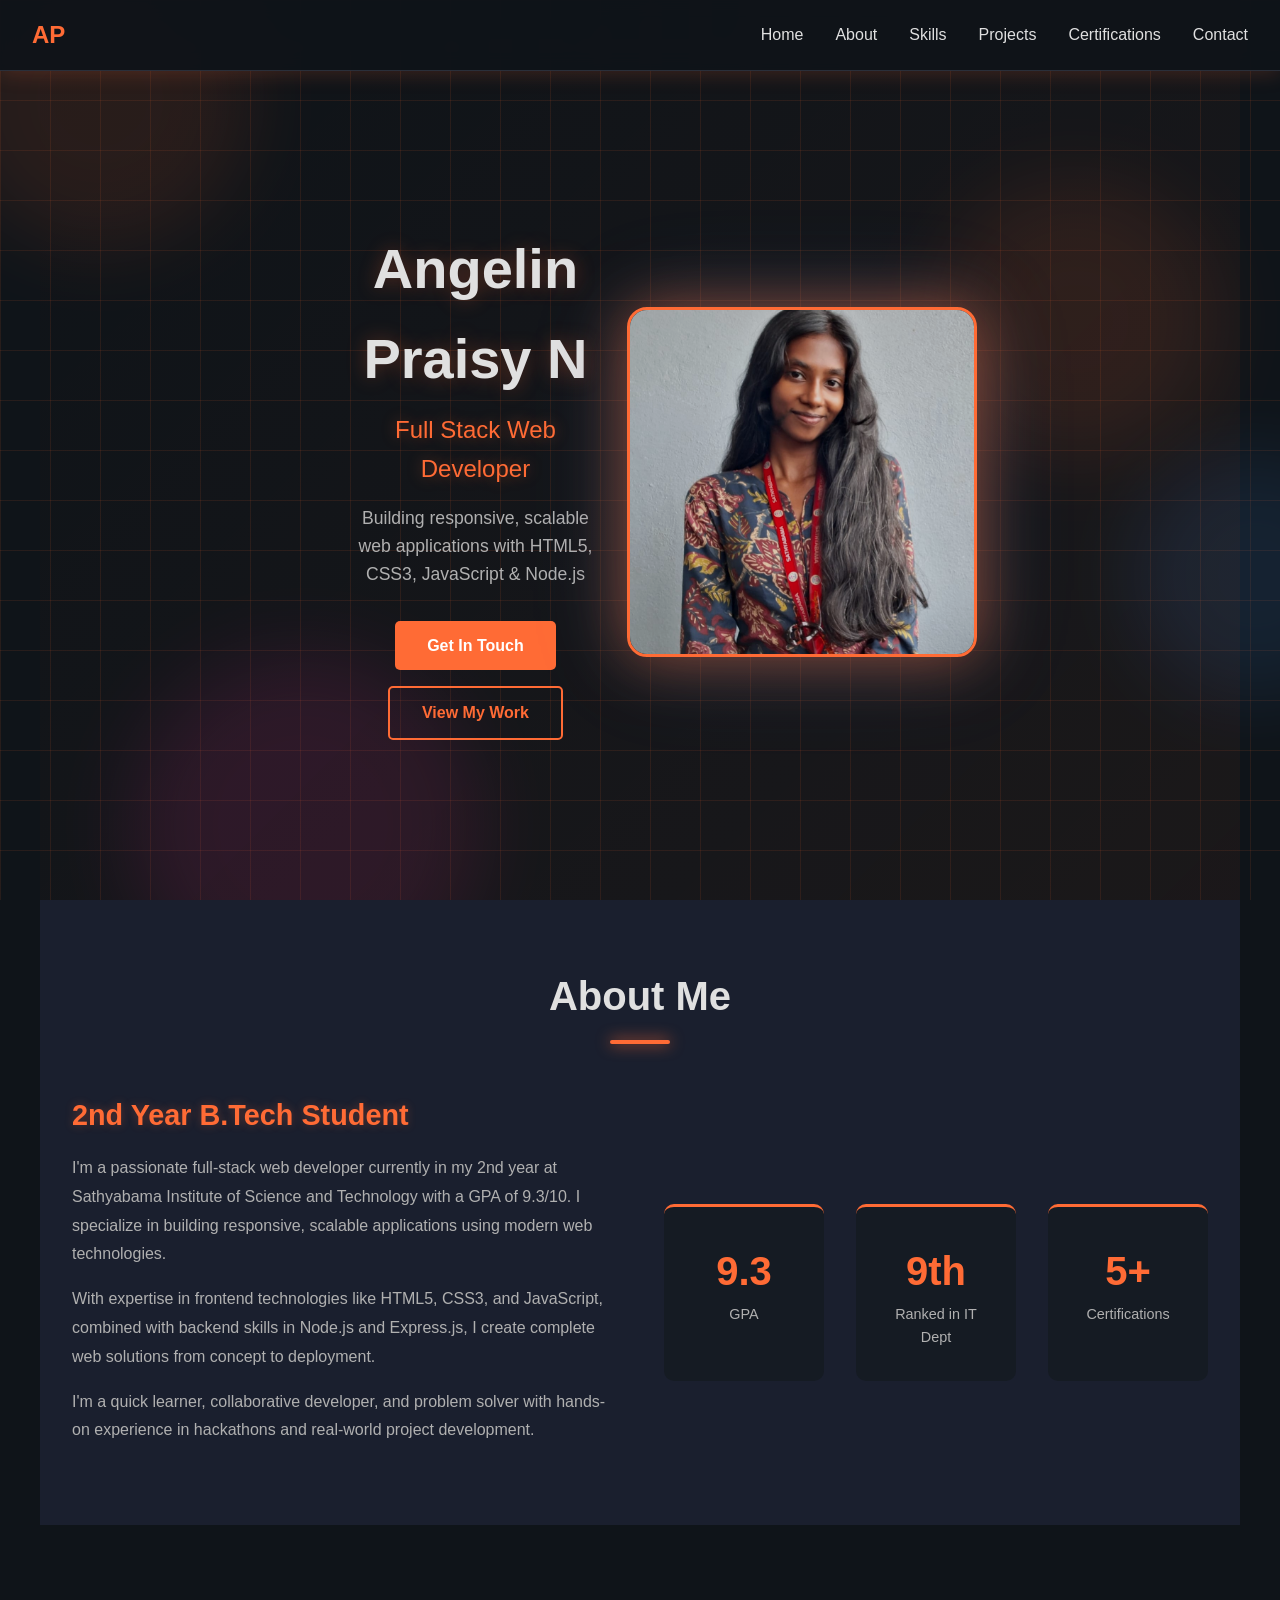
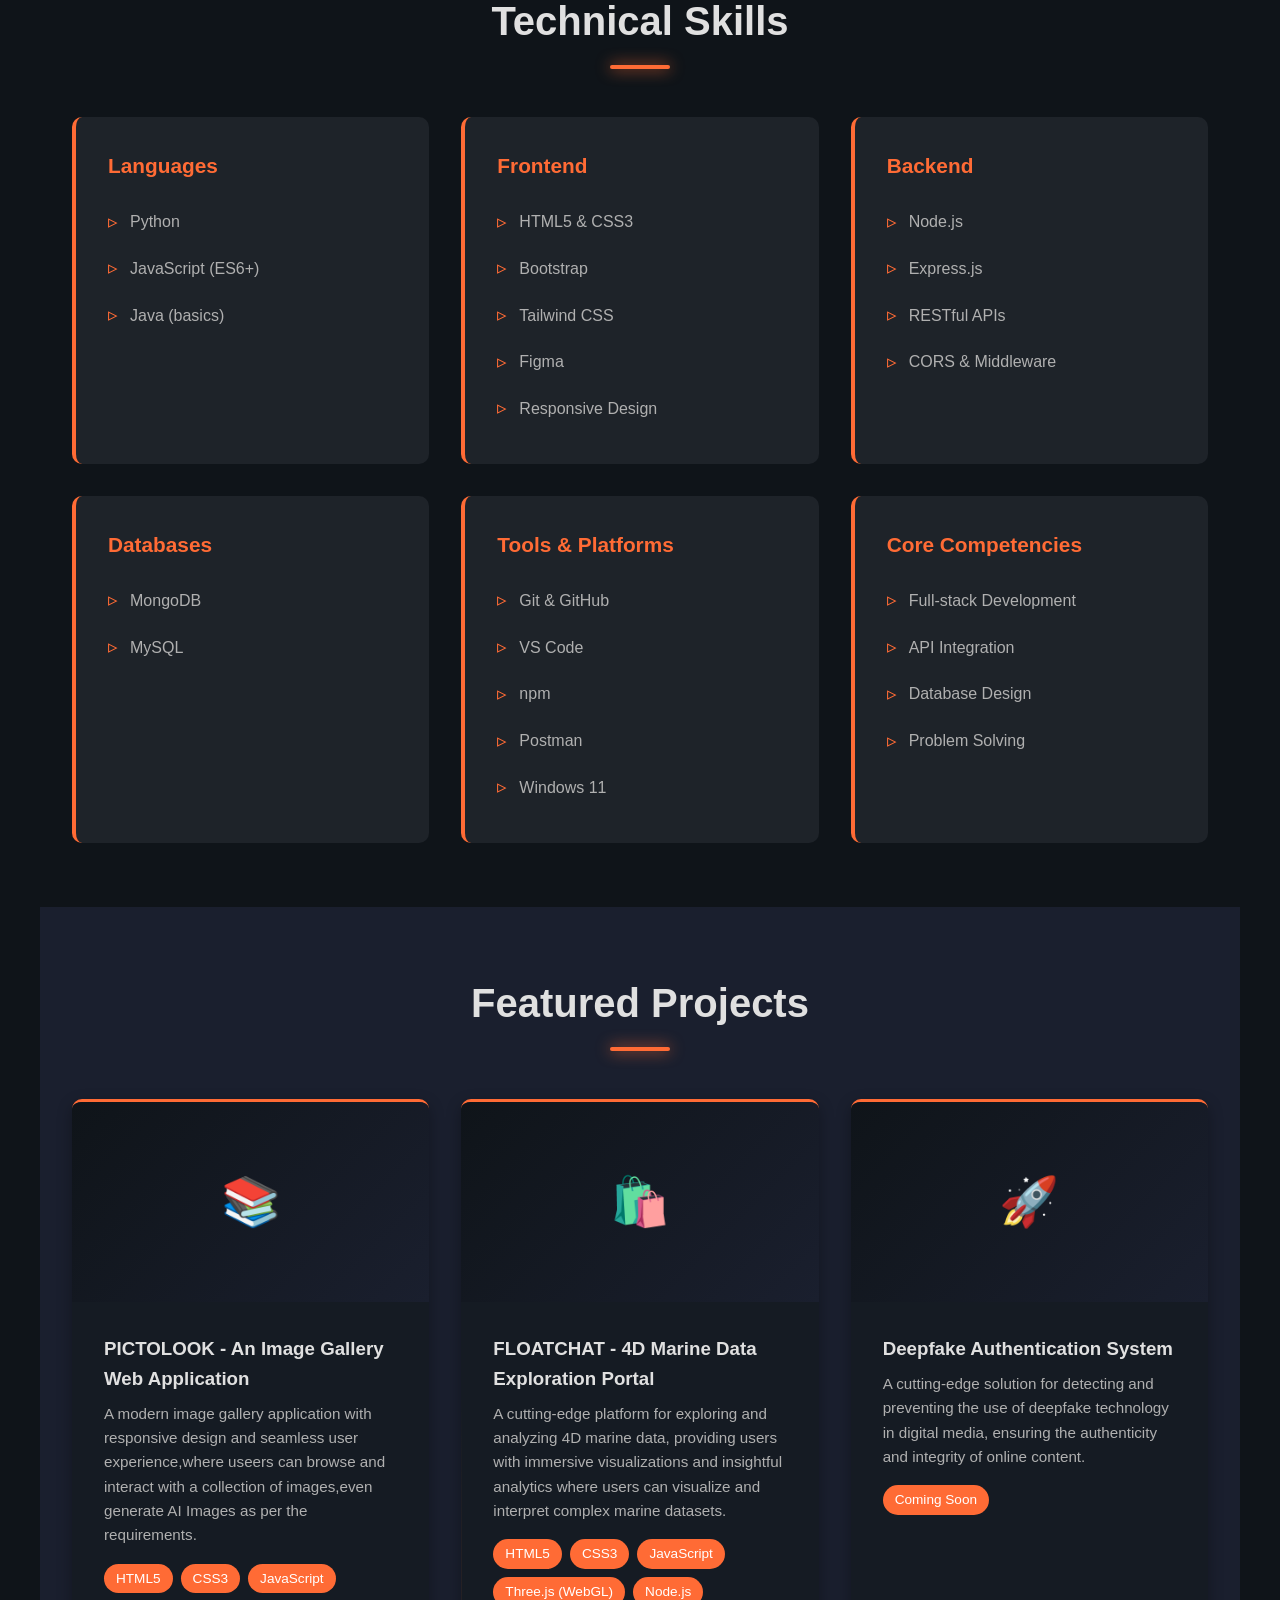
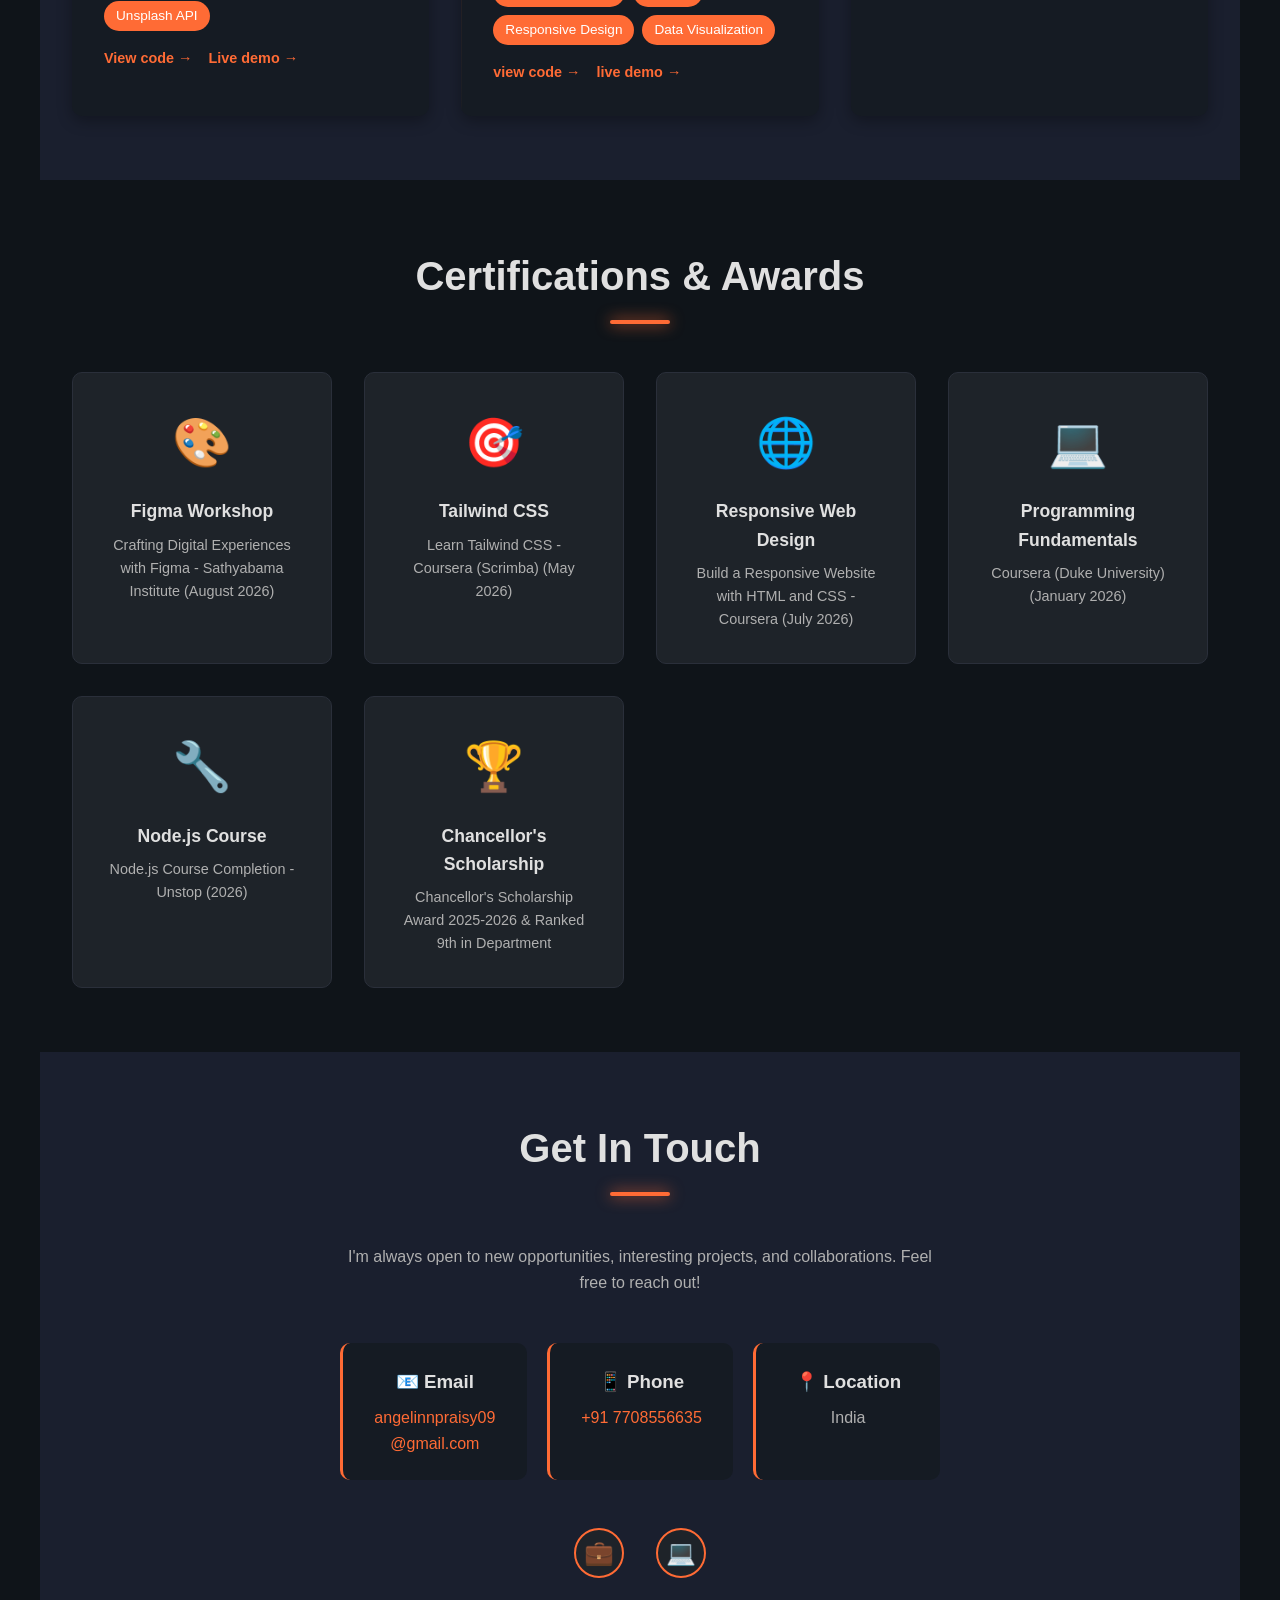
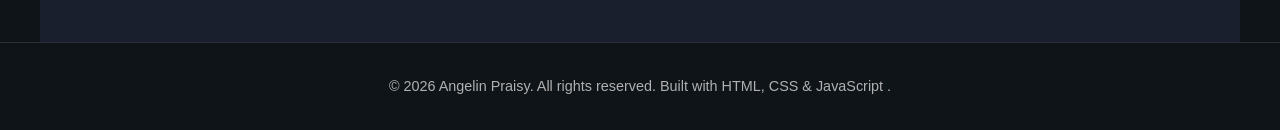
==== commit 65bfa130: "GitHub-profile" ====
--- a/index.html
+++ b/index.html
@@ -48,18 +48,10 @@
             </div>
             <div class="profile-image-container" id="profileImageContainer">
                 <div class="rotating-image" id="rotatingImage">
-                    <img src="profile-image.jpg" alt="Angelin Praisy">
-                </div>
-            </div>
-            <div class="intro-video">
-                <h3>Watch My Robot Demo</h3>
-                <video width="300" controls>
-                    <source src="Web Development.mp4" type="video/mp4">
-                    Your browser does not support the video tag.
-                </video>
-
-
-            </div>
+                    <img src="IMG_20260919_214358.jpg" alt="Angelin Praisy">
+                </div>
+            </div>
+        </div>
     </section>
 
     <!-- About Section -->
--- a/portfolio.css
+++ b/portfolio.css
@@ -220,6 +220,7 @@
             gap: 2rem;
             align-items: center;
             max-width: 1200px;
+            padding-left:25%;
         }
 
         .hero-text h1 {
@@ -365,34 +366,6 @@
             z-index: 10;
         }
 
-        .intro-video {
-            display: flex;
-            flex-direction: column;
-            align-items: center;
-            justify-content: center;
-            background: rgba(17, 23, 31, 0.8);
-            border: 1px solid rgba(255, 107, 53, 0.4);
-            border-radius: 20px;
-            padding: 1.25rem;
-            box-shadow: 0 20px 50px rgba(255, 107, 53, 0.12);
-            animation: slideInUp 0.8s ease 0.8s both;
-        }
-
-        .intro-video h3 {
-            font-size: 1.1rem;
-            color: var(--accent);
-            margin-bottom: 0.9rem;
-            text-align: center;
-        }
-
-        .intro-video video {
-            width: min(100%, 320px);
-            border-radius: 12px;
-            border: 2px solid rgba(255, 107, 53, 0.45);
-            background: #000;
-            box-shadow: 0 0 25px rgba(255, 107, 53, 0.25);
-        }
-
         @keyframes fadeInOut {
             0%, 100% {
                 opacity: 0;
@@ -1053,12 +1026,6 @@
                 grid-template-columns: 1fr;
             }
 
-            .intro-video {
-                width: 100%;
-                max-width: 420px;
-                margin: 0 auto;
-            }
-
             .hero-text h1 {
                 font-size: 2rem;
             }
